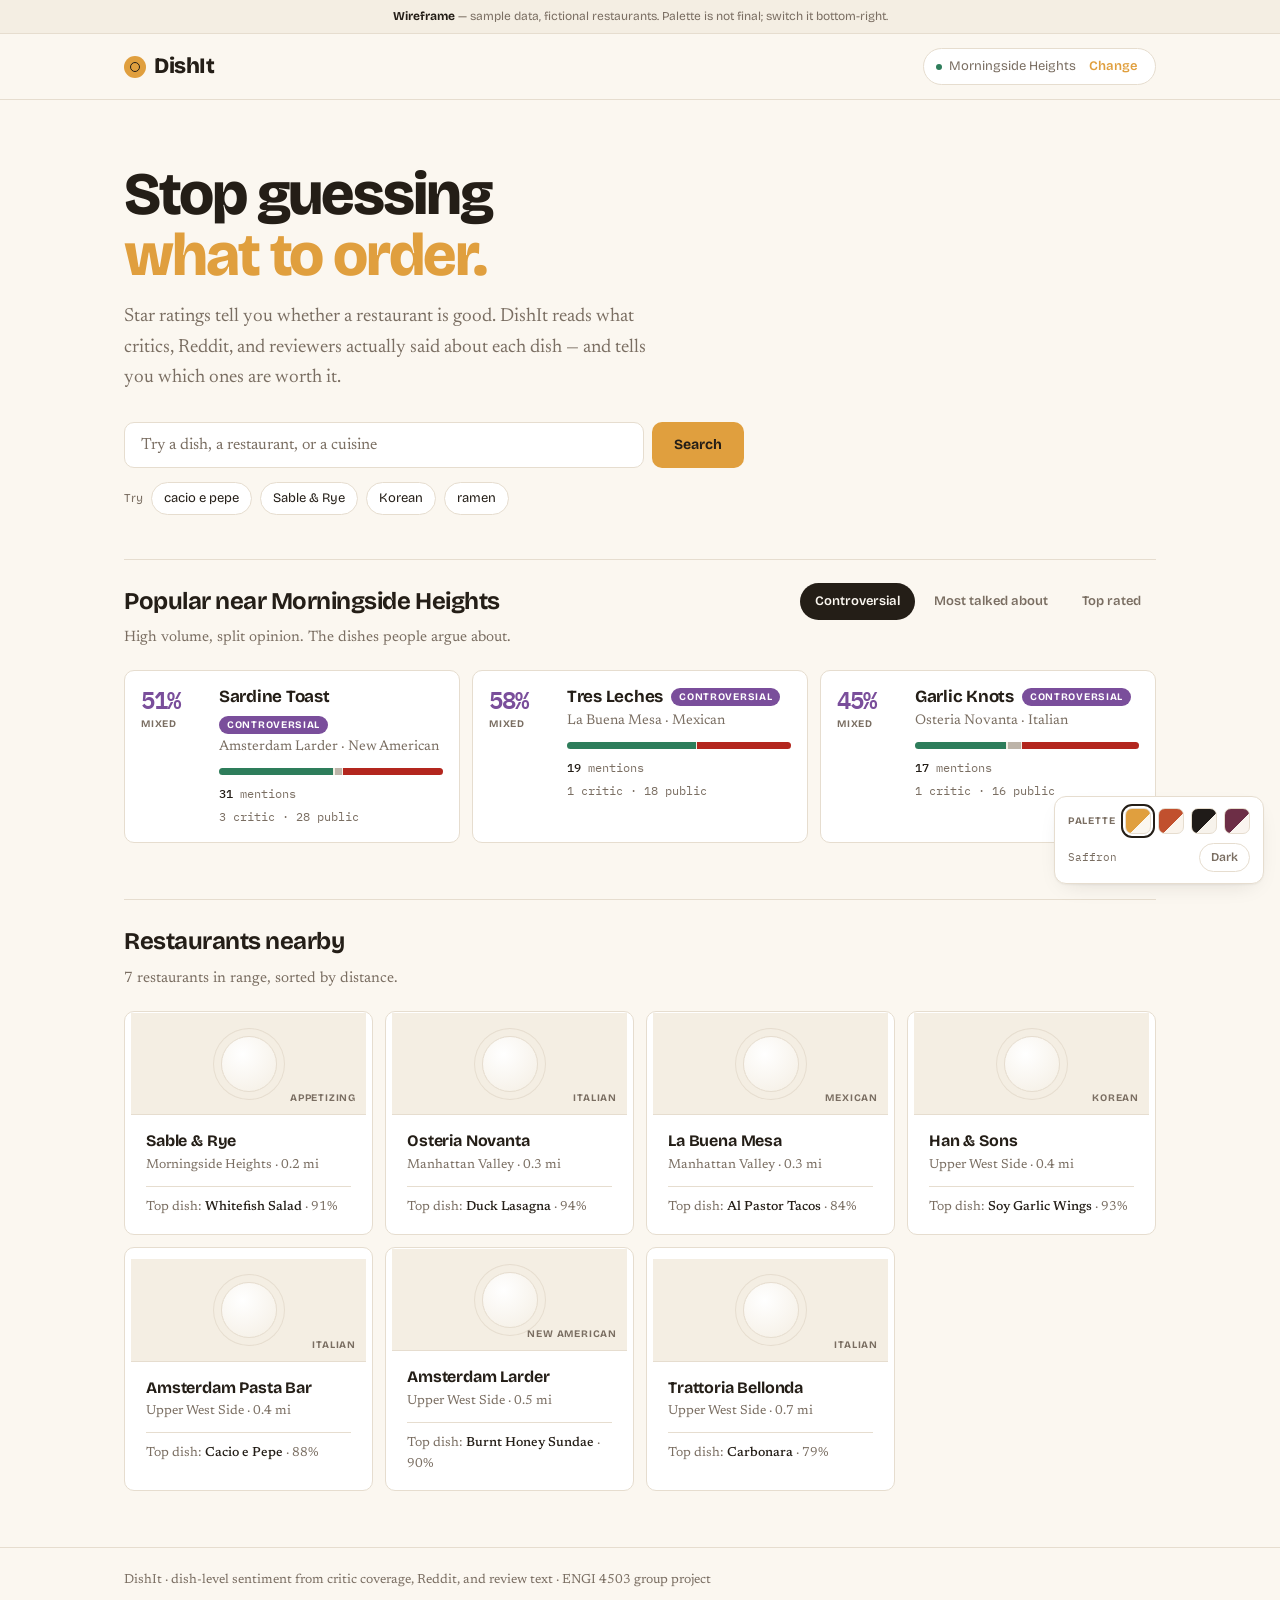
==== frontend/index.html @ caaf6af2 "Add frontend wireframe and proposed API contract Clickable vanilla JS/HTML/CSS mockup built against " ====
<!doctype html>
<html lang="en">
<head>
<meta charset="utf-8">
<meta name="viewport" content="width=device-width, initial-scale=1">
<title>DishIt</title>
<link rel="preconnect" href="https://fonts.googleapis.com">
<link rel="preconnect" href="https://fonts.gstatic.com" crossorigin>
<link rel="stylesheet" href="https://fonts.googleapis.com/css2?family=Bricolage+Grotesque:opsz,wght@12..96,400;12..96,600;12..96,700;12..96,800&family=Newsreader:opsz,wght@6..72,400;6..72,500&family=IBM+Plex+Mono:wght@400;500;600&display=swap">
<link rel="stylesheet" href="style.css">
</head>
<body>

<div class="banner">
  <strong>Wireframe</strong> — sample data, fictional restaurants. Palette is not final; switch it bottom-right.
</div>

<header class="head">
  <div class="head-in">
    <a class="logo" href="#" id="home-link"><span class="logo-mark"></span>DishIt</a>

    <form class="search head-search" id="head-search" hidden>
      <input type="search" id="head-q" placeholder="Search dishes, restaurants, cuisines" aria-label="Search">
      <button type="submit">Search</button>
    </form>

    <div class="loc">
      <span class="loc-dot"></span>
      <span id="loc-name">Morningside Heights</span>
      <button type="button" id="loc-btn">Change</button>
    </div>
  </div>
</header>

<main id="view"></main>

<footer class="foot">
  <div class="wrap">
    DishIt · dish-level sentiment from critic coverage, Reddit, and review text · ENGI 4503 group project
  </div>
</footer>

<div id="modal-root"></div>

<div class="pal">
  <div class="pal-row">
    <span class="pal-lab">Palette</span>
    <button class="sw sw-saffron"    data-pal="saffron"    aria-pressed="true"  aria-label="Saffron palette"></button>
    <button class="sw sw-terracotta" data-pal="terracotta" aria-pressed="false" aria-label="Terracotta palette"></button>
    <button class="sw sw-charcoal"   data-pal="charcoal"   aria-pressed="false" aria-label="Charcoal palette"></button>
    <button class="sw sw-wine"       data-pal="wine"       aria-pressed="false" aria-label="Wine palette"></button>
  </div>
  <div class="pal-row">
    <span class="pal-name" id="pal-name">Saffron</span>
    <button class="pal-theme" id="theme-btn" style="margin-left:auto">Dark</button>
  </div>
</div>

<script src="app.js"></script>
</body>
</html>
---- frontend/style.css ----
/* ==========================================================================
   DishIt — frontend wireframe
   Palettes ship as token sets so the visual direction can be chosen from real
   screens. Pick one, delete the other three and the switcher, and the rest of
   this file is unchanged.
   ========================================================================== */

/* --- Light palettes -------------------------------------------------------
   Bare :root carries the complete default (saffron) light palette. Every
   component reads tokens only, never a literal, so themes resolve as a set. */

:root,
:root[data-palette="saffron"] {
  --brand: #E09F3E;
  --brand-ink: #241E17;
  --bg: #FBF7F0;
  --surface: #FFFFFF;
  --surface-2: #F4EEE3;
  --ink: #241E17;
  --muted: #7A6E62;
  --line: #E6DDCF;
  --pos: #2E7D5B;
  --neg: #B3261E;
  --split: #7A4E9B;
  --shadow: 0 1px 2px rgba(36, 30, 23, .05), 0 8px 24px -12px rgba(36, 30, 23, .18);
}

:root[data-palette="terracotta"] {
  --brand: #C1502E;
  --brand-ink: #FFF6EE;
  --bg: #FAF4EC;
  --surface: #FFFDF9;
  --surface-2: #F2E8DA;
  --ink: #2A211C;
  --muted: #7D6C60;
  --line: #E8DCCE;
  --pos: #2A9D8F;
  --neg: #9B2226;
  --split: #7A4E9B;
  --shadow: 0 1px 2px rgba(42, 33, 28, .05), 0 8px 24px -12px rgba(42, 33, 28, .18);
}

:root[data-palette="charcoal"] {
  --brand: #1F1B18;
  --brand-ink: #F7F3EC;
  --bg: #F7F3EC;
  --surface: #FFFFFF;
  --surface-2: #EFEAE0;
  --ink: #1F1B18;
  --muted: #6E665C;
  --line: #E2DCD1;
  --pos: #2E7D5B;
  --neg: #B3261E;
  --split: #7A4E9B;
  --shadow: 0 1px 2px rgba(31, 27, 24, .05), 0 8px 24px -12px rgba(31, 27, 24, .18);
}

:root[data-palette="wine"] {
  --brand: #6D2E46;
  --brand-ink: #FBF2F5;
  --bg: #FAF5F0;
  --surface: #FFFFFF;
  --surface-2: #F1E7E2;
  --ink: #2A1F26;
  --muted: #7C6B72;
  --line: #E9DDD8;
  --pos: #2E7D5B;
  --neg: #B3261E;
  --split: #C77D2E;
  --shadow: 0 1px 2px rgba(42, 31, 38, .05), 0 8px 24px -12px rgba(42, 31, 38, .18);
}

/* --- Dark palettes, system preference ----------------------------------- */

@media (prefers-color-scheme: dark) {
  :root:not([data-theme="light"]),
  :root:not([data-theme="light"])[data-palette="saffron"] {
    --brand: #E5A94F; --brand-ink: #17140F;
    --bg: #17140F; --surface: #211D17; --surface-2: #2A241C;
    --ink: #F2EBDF; --muted: #A2988A; --line: #332C23;
    --pos: #4FA87F; --neg: #E2685C; --split: #A87FC4;
    --shadow: 0 1px 2px rgba(0, 0, 0, .4), 0 8px 24px -12px rgba(0, 0, 0, .7);
  }
  :root:not([data-theme="light"])[data-palette="terracotta"] {
    --brand: #DD6A45; --brand-ink: #191310;
    --bg: #191310; --surface: #231A16; --surface-2: #2D211B;
    --ink: #F1E7DC; --muted: #A39184; --line: #352922;
    --pos: #4FBDAF; --neg: #D9615F; --split: #A87FC4;
    --shadow: 0 1px 2px rgba(0, 0, 0, .4), 0 8px 24px -12px rgba(0, 0, 0, .7);
  }
  :root:not([data-theme="light"])[data-palette="charcoal"] {
    --brand: #F2EEE6; --brand-ink: #141210;
    --bg: #141210; --surface: #1E1B18; --surface-2: #27231F;
    --ink: #F2EEE6; --muted: #9A9186; --line: #2E2A25;
    --pos: #4FA87F; --neg: #E2685C; --split: #A87FC4;
    --shadow: 0 1px 2px rgba(0, 0, 0, .4), 0 8px 24px -12px rgba(0, 0, 0, .7);
  }
  :root:not([data-theme="light"])[data-palette="wine"] {
    --brand: #B5738D; --brand-ink: #171114;
    --bg: #171114; --surface: #211A1E; --surface-2: #2B2126;
    --ink: #F2E9EC; --muted: #A08F97; --line: #332830;
    --pos: #4FA87F; --neg: #E2685C; --split: #DFA05C;
    --shadow: 0 1px 2px rgba(0, 0, 0, .4), 0 8px 24px -12px rgba(0, 0, 0, .7);
  }
}

/* --- Dark palettes, explicit toggle -------------------------------------- */

:root[data-theme="dark"],
:root[data-theme="dark"][data-palette="saffron"] {
  --brand: #E5A94F; --brand-ink: #17140F;
  --bg: #17140F; --surface: #211D17; --surface-2: #2A241C;
  --ink: #F2EBDF; --muted: #A2988A; --line: #332C23;
  --pos: #4FA87F; --neg: #E2685C; --split: #A87FC4;
  --shadow: 0 1px 2px rgba(0, 0, 0, .4), 0 8px 24px -12px rgba(0, 0, 0, .7);
}
:root[data-theme="dark"][data-palette="terracotta"] {
  --brand: #DD6A45; --brand-ink: #191310;
  --bg: #191310; --surface: #231A16; --surface-2: #2D211B;
  --ink: #F1E7DC; --muted: #A39184; --line: #352922;
  --pos: #4FBDAF; --neg: #D9615F; --split: #A87FC4;
}
:root[data-theme="dark"][data-palette="charcoal"] {
  --brand: #F2EEE6; --brand-ink: #141210;
  --bg: #141210; --surface: #1E1B18; --surface-2: #27231F;
  --ink: #F2EEE6; --muted: #9A9186; --line: #2E2A25;
  --pos: #4FA87F; --neg: #E2685C; --split: #A87FC4;
}
:root[data-theme="dark"][data-palette="wine"] {
  --brand: #B5738D; --brand-ink: #171114;
  --bg: #171114; --surface: #211A1E; --surface-2: #2B2126;
  --ink: #F2E9EC; --muted: #A08F97; --line: #332830;
  --pos: #4FA87F; --neg: #E2685C; --split: #DFA05C;
}

/* --- Base ---------------------------------------------------------------- */

:root {
  --display: "Bricolage Grotesque", "Helvetica Neue", Arial, sans-serif;
  --body: "Newsreader", Georgia, "Times New Roman", serif;
  --mono: "IBM Plex Mono", ui-monospace, "SF Mono", Menlo, monospace;
  --col: 1080px;
  --r: 10px;
  color-scheme: light dark;
}

* { box-sizing: border-box; }

body {
  margin: 0;
  background: var(--bg);
  color: var(--ink);
  font-family: var(--body);
  font-size: 1rem;
  line-height: 1.6;
  -webkit-font-smoothing: antialiased;
}

h1, h2, h3, .display { font-family: var(--display); text-wrap: balance; margin: 0; }

button { font: inherit; color: inherit; cursor: pointer; border: 0; background: none; }

:focus-visible { outline: 2px solid var(--brand); outline-offset: 2px; border-radius: 3px; }

.num { font-family: var(--mono); font-variant-numeric: tabular-nums; }

.wrap { max-width: var(--col); margin: 0 auto; padding: 0 24px; }

.eyebrow {
  font-family: var(--display);
  font-size: .6875rem;
  font-weight: 700;
  letter-spacing: .1em;
  text-transform: uppercase;
  color: var(--muted);
}

/* --- Sample-data banner -------------------------------------------------- */

.banner {
  background: var(--surface-2);
  border-bottom: 1px solid var(--line);
  font-family: var(--display);
  font-size: .75rem;
  padding: 7px 24px;
  text-align: center;
  color: var(--muted);
}
.banner strong { color: var(--ink); font-weight: 700; }

/* --- Header -------------------------------------------------------------- */

.head {
  border-bottom: 1px solid var(--line);
  background: var(--bg);
  position: sticky;
  top: 0;
  z-index: 20;
}
.head-in {
  max-width: var(--col);
  margin: 0 auto;
  padding: 14px 24px;
  display: flex;
  align-items: center;
  gap: 20px;
}
.logo {
  font-family: var(--display);
  font-size: 1.375rem;
  font-weight: 800;
  letter-spacing: -.02em;
  display: flex;
  align-items: center;
  gap: 8px;
  text-decoration: none;
  color: var(--ink);
  flex: none;
}
.logo-mark {
  width: 22px; height: 22px; border-radius: 50%;
  background: var(--brand);
  display: grid; place-items: center;
  flex: none;
}
.logo-mark::after {
  content: ""; width: 8px; height: 8px; border-radius: 50%;
  border: 1.5px solid var(--brand-ink);
}

/* compact search that lives in the header on inner views */
.head-search { flex: 1; max-width: 460px; }
.head-search[hidden] { display: none; }

.loc {
  margin-left: auto;
  display: flex; align-items: center; gap: 7px;
  font-family: var(--display);
  font-size: .8125rem;
  color: var(--muted);
  border: 1px solid var(--line);
  background: var(--surface);
  padding: 6px 12px;
  border-radius: 999px;
  white-space: nowrap;
}
.loc-dot { width: 6px; height: 6px; border-radius: 50%; background: var(--pos); flex: none; }
.loc button { color: var(--brand); font-family: var(--display); font-weight: 600; font-size: .8125rem; }

/* --- Search field -------------------------------------------------------- */

.search { display: flex; gap: 8px; }
.search input {
  flex: 1;
  font-family: var(--body);
  font-size: 1rem;
  padding: 12px 16px;
  border: 1px solid var(--line);
  border-radius: var(--r);
  background: var(--surface);
  color: var(--ink);
  min-width: 0;
}
.search input::placeholder { color: var(--muted); }
.search input:focus { outline: 2px solid var(--brand); outline-offset: -1px; border-color: transparent; }
.search button {
  font-family: var(--display);
  font-weight: 700;
  font-size: .875rem;
  background: var(--brand);
  color: var(--brand-ink);
  padding: 12px 22px;
  border-radius: var(--r);
  white-space: nowrap;
}

/* --- Hero ---------------------------------------------------------------- */

.hero { padding: 64px 0 44px; }
.hero h1 {
  font-size: clamp(2.5rem, 6vw, 3.75rem);
  font-weight: 800;
  letter-spacing: -.035em;
  line-height: 1.02;
  max-width: 15ch;
  margin-bottom: 16px;
}
.hero h1 em { font-style: normal; color: var(--brand); }
.hero p {
  font-size: 1.1875rem;
  color: var(--muted);
  max-width: 54ch;
  margin: 0 0 28px;
}
.hero .search { max-width: 620px; }
.hero-tries {
  display: flex; flex-wrap: wrap; gap: 8px;
  margin-top: 14px; align-items: center;
}
.hero-tries span { font-family: var(--display); font-size: .75rem; color: var(--muted); }
.chip {
  font-family: var(--display);
  font-size: .8125rem;
  border: 1px solid var(--line);
  background: var(--surface);
  padding: 5px 12px;
  border-radius: 999px;
  color: var(--ink);
}
.chip:hover { border-color: var(--brand); color: var(--brand); }

/* --- Section + tabs ------------------------------------------------------ */

.section { padding-bottom: 56px; }
.section-head {
  display: flex; align-items: flex-end; justify-content: space-between;
  gap: 16px; flex-wrap: wrap;
  border-top: 1px solid var(--line);
  padding-top: 22px; margin-bottom: 6px;
}
.section-head h2 { font-size: 1.5rem; font-weight: 700; letter-spacing: -.02em; }
.section-note { font-size: .9375rem; color: var(--muted); margin: 0 0 20px; max-width: 62ch; }

.tabs { display: flex; gap: 4px; flex-wrap: wrap; }
.tab {
  font-family: var(--display);
  font-size: .8125rem;
  font-weight: 600;
  padding: 7px 14px;
  border-radius: 999px;
  color: var(--muted);
  border: 1px solid transparent;
}
.tab:hover { color: var(--ink); }
.tab[aria-selected="true"] { background: var(--ink); color: var(--bg); }

/* --- Grids --------------------------------------------------------------- */

.grid { display: grid; gap: 12px; grid-template-columns: repeat(auto-fill, minmax(310px, 1fr)); }
.grid-r { display: grid; gap: 12px; grid-template-columns: repeat(auto-fill, minmax(240px, 1fr)); }

/* --- Dish card: the scoreboard ------------------------------------------- */

.dish {
  display: grid;
  grid-template-columns: 62px 1fr;
  gap: 16px;
  align-items: start;
  text-align: left;
  width: 100%;
  padding: 16px;
  background: var(--surface);
  border: 1px solid var(--line);
  border-radius: var(--r);
  transition: border-color .12s, transform .12s;
}
.dish:hover { border-color: var(--brand); transform: translateY(-1px); }

.dish-score { text-align: left; }
.dish-score .pct {
  font-family: var(--mono);
  font-variant-numeric: tabular-nums;
  font-size: 1.5rem;
  font-weight: 600;
  line-height: 1;
  letter-spacing: -.04em;
  display: block;
}
.dish-score .lab {
  font-family: var(--display);
  font-size: .625rem;
  font-weight: 700;
  letter-spacing: .08em;
  text-transform: uppercase;
  color: var(--muted);
  display: block;
  margin-top: 5px;
}
.s-positive .pct { color: var(--pos); }
.s-mixed .pct    { color: var(--split); }
.s-negative .pct { color: var(--neg); }
.s-thin .pct     { color: var(--muted); font-size: 1.125rem; }

.dish-name {
  font-family: var(--display);
  font-size: 1.0625rem;
  font-weight: 700;
  letter-spacing: -.015em;
  line-height: 1.2;
  display: flex; align-items: center; gap: 8px; flex-wrap: wrap;
}
.dish-where { display: block; font-size: .875rem; color: var(--muted); margin: 2px 0 10px; }

/* --- Sentiment bar ------------------------------------------------------- */

.bar {
  display: flex;
  height: 7px;
  border-radius: 999px;
  overflow: hidden;
  background: var(--surface-2);
  gap: 1.5px;
}
.bar i { display: block; height: 100%; }
.bar .p { background: var(--pos); }
.bar .x { background: var(--muted); opacity: .45; }
.bar .n { background: var(--neg); }

.meta {
  display: flex; flex-wrap: wrap; gap: 4px 10px;
  margin-top: 9px;
  font-family: var(--mono);
  font-size: .75rem;
  color: var(--muted);
}
.meta b { color: var(--ink); font-weight: 500; }

/* --- Badges -------------------------------------------------------------- */

.badge {
  font-family: var(--display);
  font-size: .625rem;
  font-weight: 700;
  letter-spacing: .07em;
  text-transform: uppercase;
  padding: 3px 8px;
  border-radius: 999px;
  white-space: nowrap;
}
.badge-split { background: var(--split); color: var(--surface); }
.badge-thin  { border: 1px dashed var(--line); color: var(--muted); }
.badge-off   { border: 1px solid var(--line); color: var(--muted); }

/* --- Restaurant card ----------------------------------------------------- */

.rest {
  display: block; width: 100%; text-align: left;
  background: var(--surface);
  border: 1px solid var(--line);
  border-radius: var(--r);
  overflow: hidden;
  transition: border-color .12s, transform .12s;
}
.rest:hover { border-color: var(--brand); transform: translateY(-1px); }

/* Placeholder plate motif. Generated, so nothing loads over the network and
   nothing breaks on conference wifi. Real photography drops in here later. */
.plate {
  aspect-ratio: 16 / 7;
  background: var(--surface-2);
  display: grid; place-items: center;
  border-bottom: 1px solid var(--line);
  position: relative;
}
.plate::before {
  content: "";
  width: 54px; height: 54px; border-radius: 50%;
  border: 1px solid var(--line);
  background: radial-gradient(circle at 38% 32%, var(--surface), var(--surface-2));
  box-shadow: 0 0 0 7px var(--surface-2), 0 0 0 8px var(--line);
}
.plate span {
  position: absolute; bottom: 8px; right: 10px;
  font-family: var(--display); font-size: .625rem; font-weight: 700;
  letter-spacing: .08em; text-transform: uppercase; color: var(--muted);
}
.rest-body { display: block; padding: 13px 15px 15px; }
.rest-name { display: block; font-family: var(--display); font-size: 1rem; font-weight: 700; letter-spacing: -.01em; }
.rest-meta { display: block; font-size: .8125rem; color: var(--muted); margin-top: 1px; }
.rest-top {
  display: block;
  margin-top: 10px; padding-top: 10px;
  border-top: 1px solid var(--line);
  font-size: .8125rem; color: var(--muted);
}
.rest-top b { color: var(--ink); font-weight: 500; }

/* --- Results ------------------------------------------------------------- */

.results-head { padding: 28px 0 18px; }
.results-head h2 { font-size: 1.625rem; font-weight: 700; letter-spacing: -.025em; }
.routed {
  font-size: .9375rem; color: var(--muted); margin: 6px 0 0;
}
.routed code {
  font-family: var(--mono); font-size: .8125rem;
  background: var(--surface-2); padding: 1px 6px; border-radius: 4px; color: var(--ink);
}

.toggle {
  display: inline-flex; gap: 2px; padding: 3px;
  background: var(--surface-2); border-radius: 999px; margin: 16px 0 20px;
}
.toggle button {
  font-family: var(--display); font-size: .8125rem; font-weight: 600;
  padding: 6px 16px; border-radius: 999px; color: var(--muted);
}
.toggle button[aria-pressed="true"] { background: var(--surface); color: var(--ink); box-shadow: var(--shadow); }

.secondary { margin-top: 40px; border-top: 1px solid var(--line); padding-top: 22px; }

/* --- Empty / thin states ------------------------------------------------- */

.empty {
  border: 1px dashed var(--line);
  border-radius: var(--r);
  padding: 44px 28px;
  text-align: center;
}
.empty h3 { font-family: var(--display); font-size: 1.125rem; font-weight: 700; margin-bottom: 6px; }
.empty p { color: var(--muted); margin: 0 auto 18px; max-width: 46ch; font-size: .9375rem; }
.empty .hero-tries { justify-content: center; }

.thin-note {
  display: flex; gap: 9px; align-items: flex-start;
  background: var(--surface-2);
  border-radius: 8px;
  padding: 10px 13px;
  font-size: .875rem;
  color: var(--muted);
  margin-top: 12px;
}
.thin-note::before { content: "!"; font-family: var(--mono); font-weight: 600; color: var(--split); }

/* --- Restaurant detail --------------------------------------------------- */

.detail-head { padding: 28px 0 22px; }
.back {
  font-family: var(--display); font-size: .8125rem; font-weight: 600;
  color: var(--muted); margin-bottom: 14px; display: inline-block;
}
.back:hover { color: var(--brand); }
.detail-head h2 { font-size: 2rem; font-weight: 800; letter-spacing: -.03em; }
.detail-sub { color: var(--muted); margin: 4px 0 0; }

/* --- Modal --------------------------------------------------------------- */

.scrim {
  position: fixed; inset: 0; z-index: 60;
  background: rgba(0, 0, 0, .5);
  display: grid; place-items: center;
  padding: 20px;
  overflow-y: auto;
}
.modal {
  background: var(--bg);
  border: 1px solid var(--line);
  border-radius: 14px;
  width: min(660px, 100%);
  max-height: 88vh;
  overflow-y: auto;
  box-shadow: 0 24px 60px -20px rgba(0, 0, 0, .5);
}
.modal-head {
  padding: 22px 24px 18px;
  border-bottom: 1px solid var(--line);
  display: flex; gap: 16px; align-items: flex-start;
}
.modal-head h3 { font-size: 1.5rem; font-weight: 800; letter-spacing: -.025em; line-height: 1.1; }
.modal-where { color: var(--muted); font-size: .9375rem; margin: 3px 0 0; }
.modal-x { margin-left: auto; color: var(--muted); font-size: 1.375rem; line-height: 1; padding: 2px 6px; flex: none; }
.modal-x:hover { color: var(--ink); }
.modal-body { padding: 20px 24px 26px; display: flex; flex-direction: column; gap: 24px; }

.readout { display: flex; align-items: baseline; gap: 10px; }
.readout .pct {
  font-family: var(--mono); font-variant-numeric: tabular-nums;
  font-size: 2.25rem; font-weight: 600; letter-spacing: -.04em; line-height: 1;
}
.readout .of { font-family: var(--display); font-size: .8125rem; font-weight: 600; color: var(--muted); }

.split-row { display: flex; justify-content: space-between; font-family: var(--mono); font-size: .75rem; margin-top: 8px; }
.split-row .a { color: var(--pos); }
.split-row .b { color: var(--neg); }

.block-title {
  font-family: var(--display); font-size: .6875rem; font-weight: 700;
  letter-spacing: .1em; text-transform: uppercase; color: var(--muted);
  margin-bottom: 11px;
}

/* Quotes are set in the serif — they are people talking, and the rest of the
   interface is the system counting. */
.quote {
  border-left: 2px solid var(--line);
  padding: 2px 0 2px 14px;
  margin-bottom: 15px;
}
.quote.q-positive { border-left-color: var(--pos); }
.quote.q-negative { border-left-color: var(--neg); }
.quote p { margin: 0 0 5px; font-size: 1.0625rem; line-height: 1.5; }
.quote cite {
  font-family: var(--mono); font-size: .6875rem; font-style: normal;
  color: var(--muted); text-transform: uppercase; letter-spacing: .05em;
}

.alsoat { display: flex; flex-direction: column; gap: 2px; }
.alsoat-row {
  display: grid; grid-template-columns: 44px 1fr auto;
  gap: 12px; align-items: center;
  padding: 9px 10px; border-radius: 7px; width: 100%; text-align: left;
}
.alsoat-row:hover { background: var(--surface-2); }
.alsoat-row.is-this { background: var(--surface-2); }
.alsoat-pct { font-family: var(--mono); font-variant-numeric: tabular-nums; font-size: 1rem; font-weight: 600; }
.alsoat-name { font-family: var(--display); font-size: .9375rem; font-weight: 600; }
.alsoat-name small { display: block; font-family: var(--body); font-weight: 400; font-size: .8125rem; color: var(--muted); }
.alsoat-n { font-family: var(--mono); font-size: .75rem; color: var(--muted); }

/* --- Palette switcher ---------------------------------------------------- */

.pal {
  position: fixed; right: 16px; bottom: 16px; z-index: 80;
  background: var(--surface);
  border: 1px solid var(--line);
  border-radius: 12px;
  box-shadow: var(--shadow);
  padding: 11px 13px;
  display: flex; flex-direction: column; gap: 9px;
  max-width: calc(100vw - 32px);
}
.pal-row { display: flex; align-items: center; gap: 7px; }
.pal-lab {
  font-family: var(--display); font-size: .625rem; font-weight: 700;
  letter-spacing: .09em; text-transform: uppercase; color: var(--muted);
  margin-right: 2px;
}
.sw {
  width: 26px; height: 26px; border-radius: 7px;
  border: 1px solid var(--line);
  position: relative;
}
.sw[aria-pressed="true"] { outline: 2px solid var(--ink); outline-offset: 2px; }
.sw-saffron    { background: linear-gradient(135deg, #E09F3E 60%, #FBF7F0 60%); }
.sw-terracotta { background: linear-gradient(135deg, #C1502E 60%, #FAF4EC 60%); }
.sw-charcoal   { background: linear-gradient(135deg, #1F1B18 60%, #F7F3EC 60%); }
.sw-wine       { background: linear-gradient(135deg, #6D2E46 60%, #FAF5F0 60%); }
.pal-theme {
  font-family: var(--display); font-size: .75rem; font-weight: 600;
  border: 1px solid var(--line); border-radius: 999px; padding: 4px 11px;
  color: var(--muted);
}
.pal-theme:hover { color: var(--ink); }
.pal-name { font-family: var(--mono); font-size: .6875rem; color: var(--muted); }

/* --- Footer -------------------------------------------------------------- */

.foot {
  border-top: 1px solid var(--line);
  padding: 22px 0 90px;
  font-size: .8125rem;
  color: var(--muted);
}

@media (prefers-reduced-motion: reduce) {
  * { transition: none !important; animation: none !important; }
}

@media (max-width: 640px) {
  .hero { padding: 40px 0 32px; }
  .search { flex-wrap: wrap; }
  .search button { width: 100%; }
  .head-in { flex-wrap: wrap; gap: 12px; }
  .loc { margin-left: 0; }
  .pal { left: 16px; right: 16px; }
}
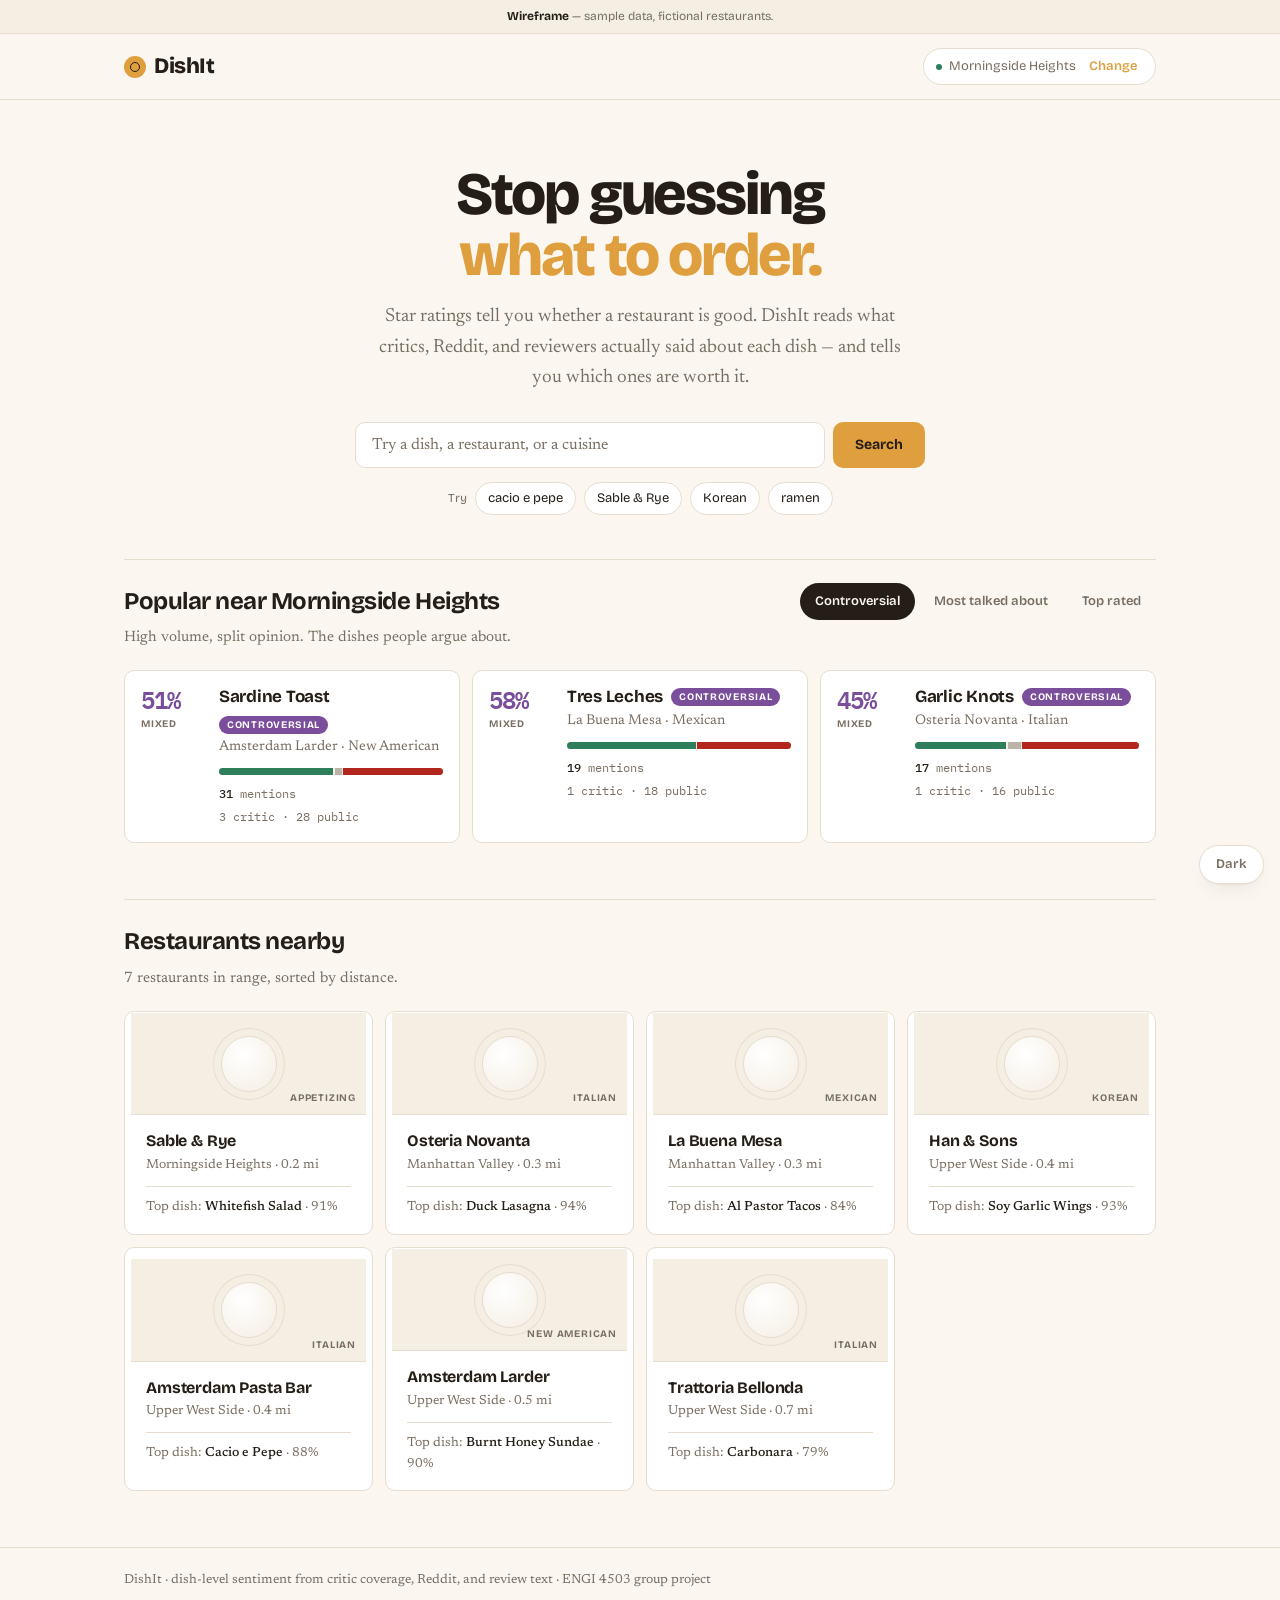
==== commit 019aac72: "Center hero and lock in Saffron & Charcoal palette Centers the hero headline, subhead, and search ba" ====
--- a/frontend/index.html
+++ b/frontend/index.html
@@ -12,7 +12,7 @@
 <body>
 
 <div class="banner">
-  <strong>Wireframe</strong> — sample data, fictional restaurants. Palette is not final; switch it bottom-right.
+  <strong>Wireframe</strong> — sample data, fictional restaurants.
 </div>
 
 <header class="head">
@@ -42,19 +42,7 @@
 
 <div id="modal-root"></div>
 
-<div class="pal">
-  <div class="pal-row">
-    <span class="pal-lab">Palette</span>
-    <button class="sw sw-saffron"    data-pal="saffron"    aria-pressed="true"  aria-label="Saffron palette"></button>
-    <button class="sw sw-terracotta" data-pal="terracotta" aria-pressed="false" aria-label="Terracotta palette"></button>
-    <button class="sw sw-charcoal"   data-pal="charcoal"   aria-pressed="false" aria-label="Charcoal palette"></button>
-    <button class="sw sw-wine"       data-pal="wine"       aria-pressed="false" aria-label="Wine palette"></button>
-  </div>
-  <div class="pal-row">
-    <span class="pal-name" id="pal-name">Saffron</span>
-    <button class="pal-theme" id="theme-btn" style="margin-left:auto">Dark</button>
-  </div>
-</div>
+<button class="theme-toggle" id="theme-btn" aria-label="Toggle dark mode">Dark</button>
 
 <script src="app.js"></script>
 </body>
--- a/frontend/style.css
+++ b/frontend/style.css
@@ -1,16 +1,13 @@
 /* ==========================================================================
    DishIt — frontend wireframe
-   Palettes ship as token sets so the visual direction can be chosen from real
-   screens. Pick one, delete the other three and the switcher, and the rest of
-   this file is unchanged.
+   Palette: Saffron & Charcoal, locked in after comparing all four candidates
+   on real screens. Light palette lives on bare :root; dark redefines the same
+   tokens under prefers-color-scheme and under the explicit [data-theme] toggle,
+   so all three viewer states resolve correctly. Every component reads tokens
+   only, never a literal color.
    ========================================================================== */
 
-/* --- Light palettes -------------------------------------------------------
-   Bare :root carries the complete default (saffron) light palette. Every
-   component reads tokens only, never a literal, so themes resolve as a set. */
-
-:root,
-:root[data-palette="saffron"] {
+:root {
   --brand: #E09F3E;
   --brand-ink: #241E17;
   --bg: #FBF7F0;
@@ -25,112 +22,22 @@
   --shadow: 0 1px 2px rgba(36, 30, 23, .05), 0 8px 24px -12px rgba(36, 30, 23, .18);
 }
 
-:root[data-palette="terracotta"] {
-  --brand: #C1502E;
-  --brand-ink: #FFF6EE;
-  --bg: #FAF4EC;
-  --surface: #FFFDF9;
-  --surface-2: #F2E8DA;
-  --ink: #2A211C;
-  --muted: #7D6C60;
-  --line: #E8DCCE;
-  --pos: #2A9D8F;
-  --neg: #9B2226;
-  --split: #7A4E9B;
-  --shadow: 0 1px 2px rgba(42, 33, 28, .05), 0 8px 24px -12px rgba(42, 33, 28, .18);
-}
-
-:root[data-palette="charcoal"] {
-  --brand: #1F1B18;
-  --brand-ink: #F7F3EC;
-  --bg: #F7F3EC;
-  --surface: #FFFFFF;
-  --surface-2: #EFEAE0;
-  --ink: #1F1B18;
-  --muted: #6E665C;
-  --line: #E2DCD1;
-  --pos: #2E7D5B;
-  --neg: #B3261E;
-  --split: #7A4E9B;
-  --shadow: 0 1px 2px rgba(31, 27, 24, .05), 0 8px 24px -12px rgba(31, 27, 24, .18);
-}
-
-:root[data-palette="wine"] {
-  --brand: #6D2E46;
-  --brand-ink: #FBF2F5;
-  --bg: #FAF5F0;
-  --surface: #FFFFFF;
-  --surface-2: #F1E7E2;
-  --ink: #2A1F26;
-  --muted: #7C6B72;
-  --line: #E9DDD8;
-  --pos: #2E7D5B;
-  --neg: #B3261E;
-  --split: #C77D2E;
-  --shadow: 0 1px 2px rgba(42, 31, 38, .05), 0 8px 24px -12px rgba(42, 31, 38, .18);
-}
-
-/* --- Dark palettes, system preference ----------------------------------- */
-
 @media (prefers-color-scheme: dark) {
-  :root:not([data-theme="light"]),
-  :root:not([data-theme="light"])[data-palette="saffron"] {
+  :root:not([data-theme="light"]) {
     --brand: #E5A94F; --brand-ink: #17140F;
     --bg: #17140F; --surface: #211D17; --surface-2: #2A241C;
     --ink: #F2EBDF; --muted: #A2988A; --line: #332C23;
     --pos: #4FA87F; --neg: #E2685C; --split: #A87FC4;
     --shadow: 0 1px 2px rgba(0, 0, 0, .4), 0 8px 24px -12px rgba(0, 0, 0, .7);
   }
-  :root:not([data-theme="light"])[data-palette="terracotta"] {
-    --brand: #DD6A45; --brand-ink: #191310;
-    --bg: #191310; --surface: #231A16; --surface-2: #2D211B;
-    --ink: #F1E7DC; --muted: #A39184; --line: #352922;
-    --pos: #4FBDAF; --neg: #D9615F; --split: #A87FC4;
-    --shadow: 0 1px 2px rgba(0, 0, 0, .4), 0 8px 24px -12px rgba(0, 0, 0, .7);
-  }
-  :root:not([data-theme="light"])[data-palette="charcoal"] {
-    --brand: #F2EEE6; --brand-ink: #141210;
-    --bg: #141210; --surface: #1E1B18; --surface-2: #27231F;
-    --ink: #F2EEE6; --muted: #9A9186; --line: #2E2A25;
-    --pos: #4FA87F; --neg: #E2685C; --split: #A87FC4;
-    --shadow: 0 1px 2px rgba(0, 0, 0, .4), 0 8px 24px -12px rgba(0, 0, 0, .7);
-  }
-  :root:not([data-theme="light"])[data-palette="wine"] {
-    --brand: #B5738D; --brand-ink: #171114;
-    --bg: #171114; --surface: #211A1E; --surface-2: #2B2126;
-    --ink: #F2E9EC; --muted: #A08F97; --line: #332830;
-    --pos: #4FA87F; --neg: #E2685C; --split: #DFA05C;
-    --shadow: 0 1px 2px rgba(0, 0, 0, .4), 0 8px 24px -12px rgba(0, 0, 0, .7);
-  }
-}
-
-/* --- Dark palettes, explicit toggle -------------------------------------- */
-
-:root[data-theme="dark"],
-:root[data-theme="dark"][data-palette="saffron"] {
+}
+
+:root[data-theme="dark"] {
   --brand: #E5A94F; --brand-ink: #17140F;
   --bg: #17140F; --surface: #211D17; --surface-2: #2A241C;
   --ink: #F2EBDF; --muted: #A2988A; --line: #332C23;
   --pos: #4FA87F; --neg: #E2685C; --split: #A87FC4;
   --shadow: 0 1px 2px rgba(0, 0, 0, .4), 0 8px 24px -12px rgba(0, 0, 0, .7);
-}
-:root[data-theme="dark"][data-palette="terracotta"] {
-  --brand: #DD6A45; --brand-ink: #191310;
-  --bg: #191310; --surface: #231A16; --surface-2: #2D211B;
-  --ink: #F1E7DC; --muted: #A39184; --line: #352922;
-  --pos: #4FBDAF; --neg: #D9615F; --split: #A87FC4;
-}
-:root[data-theme="dark"][data-palette="charcoal"] {
-  --brand: #F2EEE6; --brand-ink: #141210;
-  --bg: #141210; --surface: #1E1B18; --surface-2: #27231F;
-  --ink: #F2EEE6; --muted: #9A9186; --line: #2E2A25;
-  --pos: #4FA87F; --neg: #E2685C; --split: #A87FC4;
-}
-:root[data-theme="dark"][data-palette="wine"] {
-  --brand: #B5738D; --brand-ink: #171114;
-  --bg: #171114; --surface: #211A1E; --surface-2: #2B2126;
-  --ink: #F2E9EC; --muted: #A08F97; --line: #332830;
-  --pos: #4FA87F; --neg: #E2685C; --split: #DFA05C;
 }
 
 /* --- Base ---------------------------------------------------------------- */
@@ -276,26 +183,31 @@
 
 /* --- Hero ---------------------------------------------------------------- */
 
-.hero { padding: 64px 0 44px; }
+.hero {
+  padding: 64px 0 44px;
+  text-align: center;
+  display: flex; flex-direction: column; align-items: center;
+}
 .hero h1 {
   font-size: clamp(2.5rem, 6vw, 3.75rem);
   font-weight: 800;
   letter-spacing: -.035em;
   line-height: 1.02;
   max-width: 15ch;
-  margin-bottom: 16px;
+  margin: 0 auto 16px;
 }
 .hero h1 em { font-style: normal; color: var(--brand); }
 .hero p {
   font-size: 1.1875rem;
   color: var(--muted);
   max-width: 54ch;
-  margin: 0 0 28px;
-}
-.hero .search { max-width: 620px; }
+  margin: 0 auto 28px;
+}
+.hero .search { max-width: 620px; width: 100%; }
 .hero-tries {
   display: flex; flex-wrap: wrap; gap: 8px;
   margin-top: 14px; align-items: center;
+  justify-content: center;
 }
 .hero-tries span { font-family: var(--display); font-size: .75rem; color: var(--muted); }
 .chip {
@@ -607,41 +519,20 @@
 .alsoat-name small { display: block; font-family: var(--body); font-weight: 400; font-size: .8125rem; color: var(--muted); }
 .alsoat-n { font-family: var(--mono); font-size: .75rem; color: var(--muted); }
 
-/* --- Palette switcher ---------------------------------------------------- */
-
-.pal {
+/* --- Theme toggle ---------------------------------------------------------
+   Palette is locked to Saffron & Charcoal; this just flips light/dark. */
+
+.theme-toggle {
   position: fixed; right: 16px; bottom: 16px; z-index: 80;
   background: var(--surface);
   border: 1px solid var(--line);
-  border-radius: 12px;
+  border-radius: 999px;
   box-shadow: var(--shadow);
-  padding: 11px 13px;
-  display: flex; flex-direction: column; gap: 9px;
-  max-width: calc(100vw - 32px);
-}
-.pal-row { display: flex; align-items: center; gap: 7px; }
-.pal-lab {
-  font-family: var(--display); font-size: .625rem; font-weight: 700;
-  letter-spacing: .09em; text-transform: uppercase; color: var(--muted);
-  margin-right: 2px;
-}
-.sw {
-  width: 26px; height: 26px; border-radius: 7px;
-  border: 1px solid var(--line);
-  position: relative;
-}
-.sw[aria-pressed="true"] { outline: 2px solid var(--ink); outline-offset: 2px; }
-.sw-saffron    { background: linear-gradient(135deg, #E09F3E 60%, #FBF7F0 60%); }
-.sw-terracotta { background: linear-gradient(135deg, #C1502E 60%, #FAF4EC 60%); }
-.sw-charcoal   { background: linear-gradient(135deg, #1F1B18 60%, #F7F3EC 60%); }
-.sw-wine       { background: linear-gradient(135deg, #6D2E46 60%, #FAF5F0 60%); }
-.pal-theme {
-  font-family: var(--display); font-size: .75rem; font-weight: 600;
-  border: 1px solid var(--line); border-radius: 999px; padding: 4px 11px;
-  color: var(--muted);
-}
-.pal-theme:hover { color: var(--ink); }
-.pal-name { font-family: var(--mono); font-size: .6875rem; color: var(--muted); }
+  padding: 8px 16px;
+  font-family: var(--display); font-size: .8125rem; font-weight: 600;
+  color: var(--muted);
+}
+.theme-toggle:hover { color: var(--ink); }
 
 /* --- Footer -------------------------------------------------------------- */
 
@@ -662,5 +553,4 @@
   .search button { width: 100%; }
   .head-in { flex-wrap: wrap; gap: 12px; }
   .loc { margin-left: 0; }
-  .pal { left: 16px; right: 16px; }
-}
+}
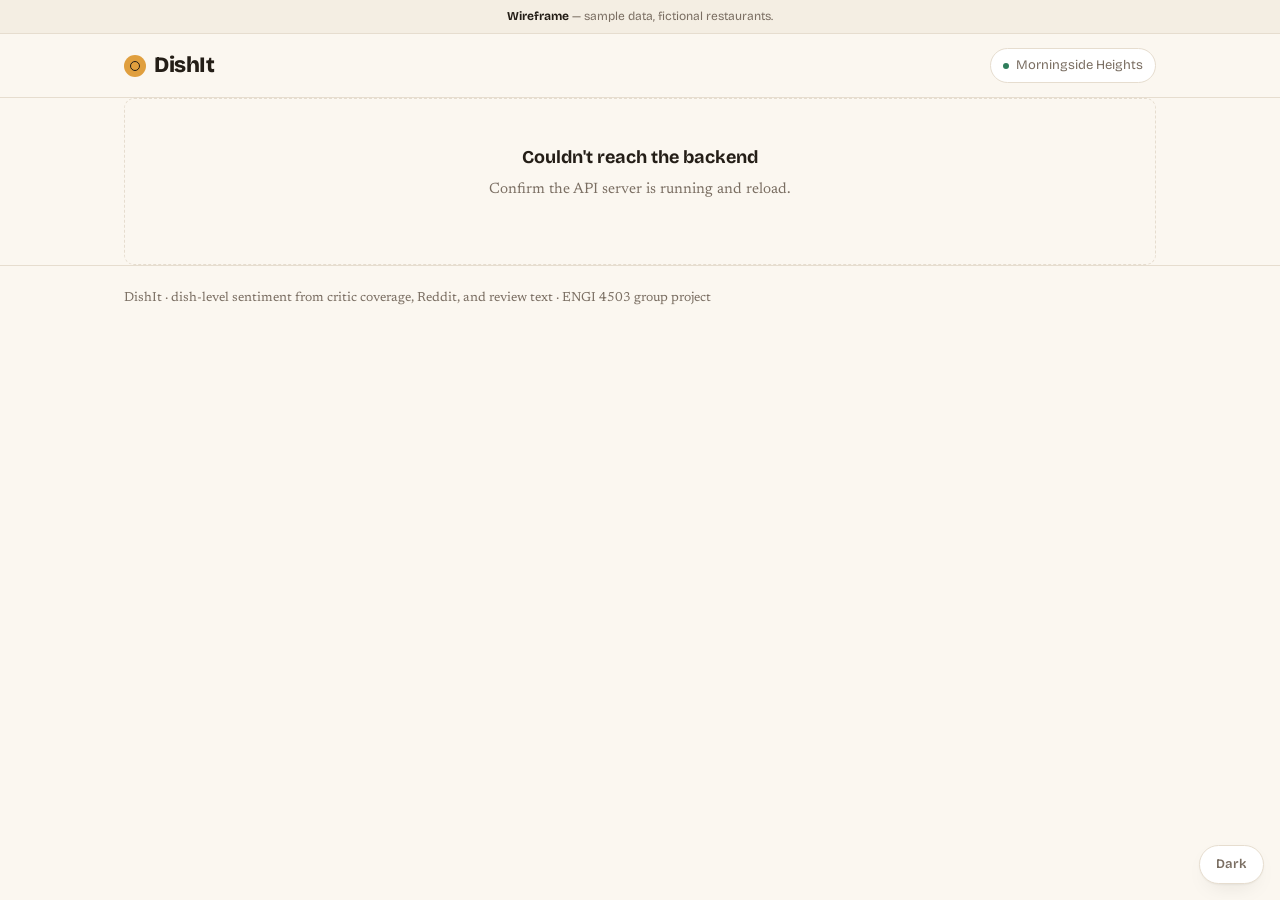
==== commit 4bcae2a3: "Wire frontend to the real canonical backend from PR #9 Brings the latest frontend (from jonye-fronte" ====
--- a/frontend/index.html
+++ b/frontend/index.html
@@ -4,6 +4,11 @@
 <meta charset="utf-8">
 <meta name="viewport" content="width=device-width, initial-scale=1">
 <title>DishIt</title>
+<script>
+  // Default to the light palette regardless of OS/browser dark-mode
+  // preference — set before stylesheets paint so there's no flash of dark.
+  document.documentElement.dataset.theme = "light";
+</script>
 <link rel="preconnect" href="https://fonts.googleapis.com">
 <link rel="preconnect" href="https://fonts.gstatic.com" crossorigin>
 <link rel="stylesheet" href="https://fonts.googleapis.com/css2?family=Bricolage+Grotesque:opsz,wght@12..96,400;12..96,600;12..96,700;12..96,800&family=Newsreader:opsz,wght@6..72,400;6..72,500&family=IBM+Plex+Mono:wght@400;500;600&display=swap">
@@ -21,13 +26,17 @@
 
     <form class="search head-search" id="head-search" hidden>
       <input type="search" id="head-q" placeholder="Search dishes, restaurants, cuisines" aria-label="Search">
-      <button type="submit">Search</button>
+      <button type="submit" aria-label="Search">
+        <svg class="search-icon" viewBox="0 0 20 20" fill="none" xmlns="http://www.w3.org/2000/svg" aria-hidden="true">
+          <circle cx="9" cy="9" r="6" stroke="currentColor" stroke-width="1.6"/>
+          <path d="M17 17l-4-4" stroke="currentColor" stroke-width="1.6" stroke-linecap="round"/>
+        </svg>
+      </button>
     </form>
 
     <div class="loc">
       <span class="loc-dot"></span>
       <span id="loc-name">Morningside Heights</span>
-      <button type="button" id="loc-btn">Change</button>
     </div>
   </div>
 </header>
--- a/frontend/style.css
+++ b/frontend/style.css
@@ -152,34 +152,39 @@
   white-space: nowrap;
 }
 .loc-dot { width: 6px; height: 6px; border-radius: 50%; background: var(--pos); flex: none; }
-.loc button { color: var(--brand); font-family: var(--display); font-weight: 600; font-size: .8125rem; }
 
 /* --- Search field -------------------------------------------------------- */
 
-.search { display: flex; gap: 8px; }
+/* Merged pill: input and button share one bordered container, button is a
+   small icon-only circle — no visible "Search" text, deliberately minimal. */
+.search {
+  display: flex; align-items: center; gap: 0;
+  border: 1px solid var(--line);
+  background: var(--surface);
+  border-radius: 999px;
+  padding: 4px;
+}
 .search input {
   flex: 1;
   font-family: var(--body);
   font-size: 1rem;
-  padding: 12px 16px;
-  border: 1px solid var(--line);
-  border-radius: var(--r);
-  background: var(--surface);
+  padding: 10px 16px;
+  border: 0;
+  background: transparent;
   color: var(--ink);
   min-width: 0;
 }
 .search input::placeholder { color: var(--muted); }
-.search input:focus { outline: 2px solid var(--brand); outline-offset: -1px; border-color: transparent; }
+.search input:focus { outline: none; }
 .search button {
-  font-family: var(--display);
-  font-weight: 700;
-  font-size: .875rem;
+  display: flex; align-items: center; justify-content: center;
+  width: 40px; height: 40px; padding: 0; flex: none;
   background: var(--brand);
   color: var(--brand-ink);
-  padding: 12px 22px;
-  border-radius: var(--r);
-  white-space: nowrap;
-}
+  border-radius: 50%;
+  transition: background-color .12s, color .12s;
+}
+.search-icon { width: 16px; height: 16px; flex: none; }
 
 /* --- Hero ---------------------------------------------------------------- */
 
@@ -189,7 +194,7 @@
   display: flex; flex-direction: column; align-items: center;
 }
 .hero h1 {
-  font-size: clamp(2.5rem, 6vw, 3.75rem);
+  font-size: clamp(1.5rem, 3.6vw, 2.25rem);
   font-weight: 800;
   letter-spacing: -.035em;
   line-height: 1.02;
@@ -198,7 +203,7 @@
 }
 .hero h1 em { font-style: normal; color: var(--brand); }
 .hero p {
-  font-size: 1.1875rem;
+  font-size: .9375rem;
   color: var(--muted);
   max-width: 54ch;
   margin: 0 auto 28px;
@@ -206,7 +211,7 @@
 .hero .search { max-width: 620px; width: 100%; }
 .hero-tries {
   display: flex; flex-wrap: wrap; gap: 8px;
-  margin-top: 14px; align-items: center;
+  margin-top: 24px; align-items: center;
   justify-content: center;
 }
 .hero-tries span { font-family: var(--display); font-size: .75rem; color: var(--muted); }
@@ -379,6 +384,7 @@
 .rest-body { display: block; padding: 13px 15px 15px; }
 .rest-name { display: block; font-family: var(--display); font-size: 1rem; font-weight: 700; letter-spacing: -.01em; }
 .rest-meta { display: block; font-size: .8125rem; color: var(--muted); margin-top: 1px; }
+.rest-hours { display: block; font-size: .75rem; color: var(--muted); margin-top: 3px; font-family: var(--mono); }
 .rest-top {
   display: block;
   margin-top: 10px; padding-top: 10px;
@@ -391,13 +397,6 @@
 
 .results-head { padding: 28px 0 18px; }
 .results-head h2 { font-size: 1.625rem; font-weight: 700; letter-spacing: -.025em; }
-.routed {
-  font-size: .9375rem; color: var(--muted); margin: 6px 0 0;
-}
-.routed code {
-  font-family: var(--mono); font-size: .8125rem;
-  background: var(--surface-2); padding: 1px 6px; border-radius: 4px; color: var(--ink);
-}
 
 .toggle {
   display: inline-flex; gap: 2px; padding: 3px;
@@ -422,6 +421,8 @@
 .empty h3 { font-family: var(--display); font-size: 1.125rem; font-weight: 700; margin-bottom: 6px; }
 .empty p { color: var(--muted); margin: 0 auto 18px; max-width: 46ch; font-size: .9375rem; }
 .empty .hero-tries { justify-content: center; }
+.tumbleweed { color: var(--muted); margin: 0 auto 10px; }
+.tumbleweed-icon { width: 44px; height: 44px; }
 
 .thin-note {
   display: flex; gap: 9px; align-items: flex-start;
@@ -481,9 +482,14 @@
 }
 .readout .of { font-family: var(--display); font-size: .8125rem; font-weight: 600; color: var(--muted); }
 
-.split-row { display: flex; justify-content: space-between; font-family: var(--mono); font-size: .75rem; margin-top: 8px; }
-.split-row .a { color: var(--pos); }
-.split-row .b { color: var(--neg); }
+.split-row { display: flex; gap: 10px; font-family: var(--mono); font-size: .75rem; margin-top: 8px; }
+.split-label { white-space: nowrap; overflow: visible; }
+.split-label.edge-l { text-align: left; }
+.split-label.edge-r { text-align: right; }
+.split-label.mid { text-align: center; }
+.split-label.a { color: var(--pos); }
+.split-label.b { color: var(--neg); }
+.split-label.x { color: var(--muted); }
 
 .block-title {
   font-family: var(--display); font-size: .6875rem; font-weight: 700;
@@ -494,17 +500,25 @@
 /* Quotes are set in the serif — they are people talking, and the rest of the
    interface is the system counting. */
 .quote {
+  display: block;
   border-left: 2px solid var(--line);
-  padding: 2px 0 2px 14px;
+  padding: 8px 10px 8px 14px;
   margin-bottom: 15px;
-}
+  border-radius: 0 6px 6px 0;
+  color: inherit; text-decoration: none;
+}
+a.quote:hover { background: var(--surface-2); }
 .quote.q-positive { border-left-color: var(--pos); }
 .quote.q-negative { border-left-color: var(--neg); }
+.quote blockquote { margin: 0; }
 .quote p { margin: 0 0 5px; font-size: 1.0625rem; line-height: 1.5; }
 .quote cite {
   font-family: var(--mono); font-size: .6875rem; font-style: normal;
   color: var(--muted); text-transform: uppercase; letter-spacing: .05em;
-}
+  display: flex; justify-content: space-between; align-items: baseline; gap: 10px;
+}
+.original-review-link { color: var(--ink); text-decoration: underline; text-underline-offset: 2px; text-transform: none; letter-spacing: normal; }
+a.quote:hover .original-review-link { color: var(--muted); }
 
 .alsoat { display: flex; flex-direction: column; gap: 2px; }
 .alsoat-row {
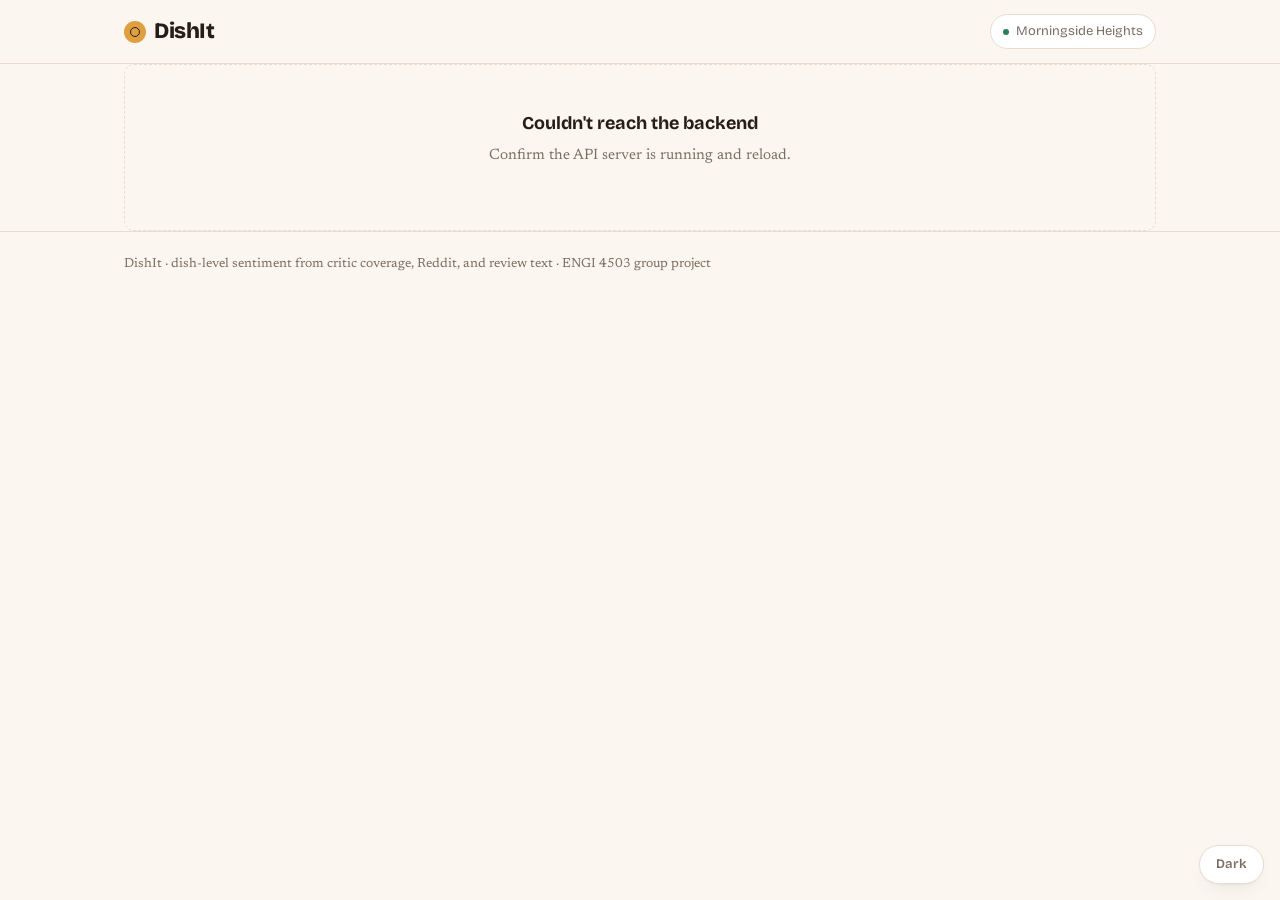
==== commit 78fec260: "Drop frontend copy that describes the fixture data The data is real now -- 82 Morningside Heights re" ====
--- a/frontend/index.html
+++ b/frontend/index.html
@@ -15,10 +15,6 @@
 <link rel="stylesheet" href="style.css">
 </head>
 <body>
-
-<div class="banner">
-  <strong>Wireframe</strong> — sample data, fictional restaurants.
-</div>
 
 <header class="head">
   <div class="head-in">
--- a/frontend/style.css
+++ b/frontend/style.css
@@ -1,5 +1,5 @@
 /* ==========================================================================
-   DishIt — frontend wireframe
+   DishIt — frontend
    Palette: Saffron & Charcoal, locked in after comparing all four candidates
    on real screens. Light palette lives on bare :root; dark redefines the same
    tokens under prefers-color-scheme and under the explicit [data-theme] toggle,
@@ -82,19 +82,6 @@
   color: var(--muted);
 }
 
-/* --- Sample-data banner -------------------------------------------------- */
-
-.banner {
-  background: var(--surface-2);
-  border-bottom: 1px solid var(--line);
-  font-family: var(--display);
-  font-size: .75rem;
-  padding: 7px 24px;
-  text-align: center;
-  color: var(--muted);
-}
-.banner strong { color: var(--ink); font-weight: 700; }
-
 /* --- Header -------------------------------------------------------------- */
 
 .head {
@@ -385,6 +372,9 @@
 .rest-name { display: block; font-family: var(--display); font-size: 1rem; font-weight: 700; letter-spacing: -.01em; }
 .rest-meta { display: block; font-size: .8125rem; color: var(--muted); margin-top: 1px; }
 .rest-hours { display: block; font-size: .75rem; color: var(--muted); margin-top: 3px; font-family: var(--mono); }
+/* Fed by top_dish from /api/restaurants. Predates that endpoint -- it styled the
+   fixture-mode top dish, was left behind when the live cutover dropped the line,
+   and is reused as-is now the data is real again. */
 .rest-top {
   display: block;
   margin-top: 10px; padding-top: 10px;
